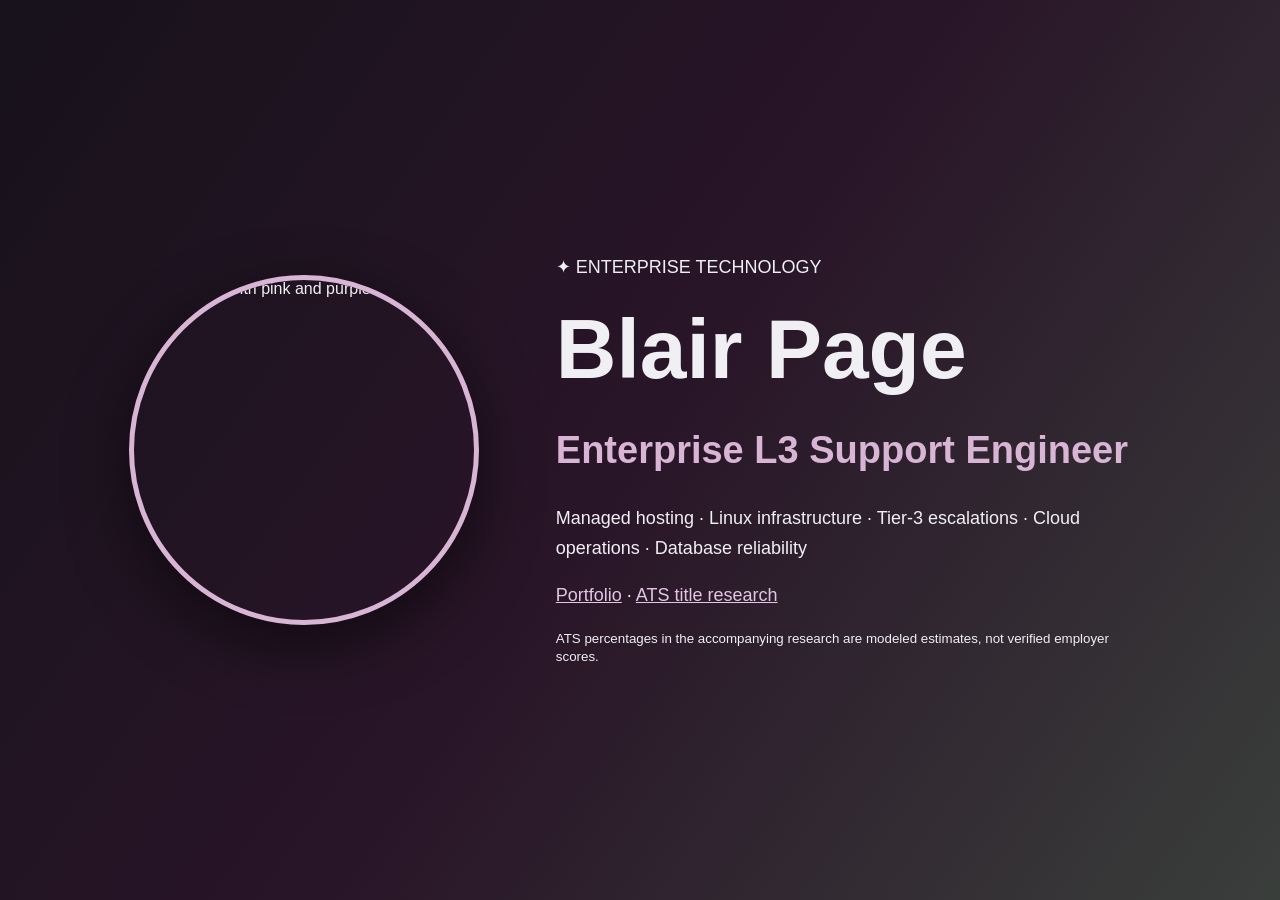
==== 06_Web/index.html @ 80b2b3c1 "Add files via upload" ====
<!doctype html><html lang="en"><meta charset="utf-8"><meta name="viewport" content="width=device-width,initial-scale=1"><title>Blair Page | Enterprise L3 Support Engineering</title><style>:root{--bg:#291528;--ink:#f0eff4;--accent:#d8b4d5}*{box-sizing:border-box}body{margin:0;background:linear-gradient(125deg,#17121b,#291528,#3a3e3b);color:var(--ink);font-family:Arial,Helvetica,sans-serif;min-height:100vh}main{max-width:1150px;margin:auto;min-height:100vh;padding:7vw 5vw;display:flex;gap:6vw;align-items:center}.photo{width:min(36vw,350px);height:min(36vw,350px);flex:none;border:5px solid var(--accent);border-radius:50%;overflow:hidden;box-shadow:0 20px 60px #0008}.photo img{display:block;width:100%;height:100%;object-fit:cover;object-position:center}h1{font-size:clamp(42px,7vw,84px);margin:0}h2{font-size:clamp(22px,3vw,38px);color:var(--accent)}p{line-height:1.65;font-size:18px}a{color:#e4c6e4}@media(max-width:750px){main{flex-direction:column;text-align:center;padding:40px 20px}.photo{width:260px;height:260px}}</style><main><div class="photo"><img src="../01_Identity/Blair_Pink_Purple_Hair_Centered_Circle_1024.png" alt="Blair Page with pink and purple hair"></div><section><p>✦ ENTERPRISE TECHNOLOGY</p><h1>Blair Page</h1><h2>Enterprise L3 Support Engineer</h2><p>Managed hosting · Linux infrastructure · Tier-3 escalations · Cloud operations · Database reliability</p><p><a href="https://blairyfairy.github.io/BlairPage/">Portfolio</a> · <a href="https://blairyfairy.github.io/BlairPage/Blairs_Job_Titles_ATS.html">ATS title research</a></p><small>ATS percentages in the accompanying research are modeled estimates, not verified employer scores.</small></section></main></html>
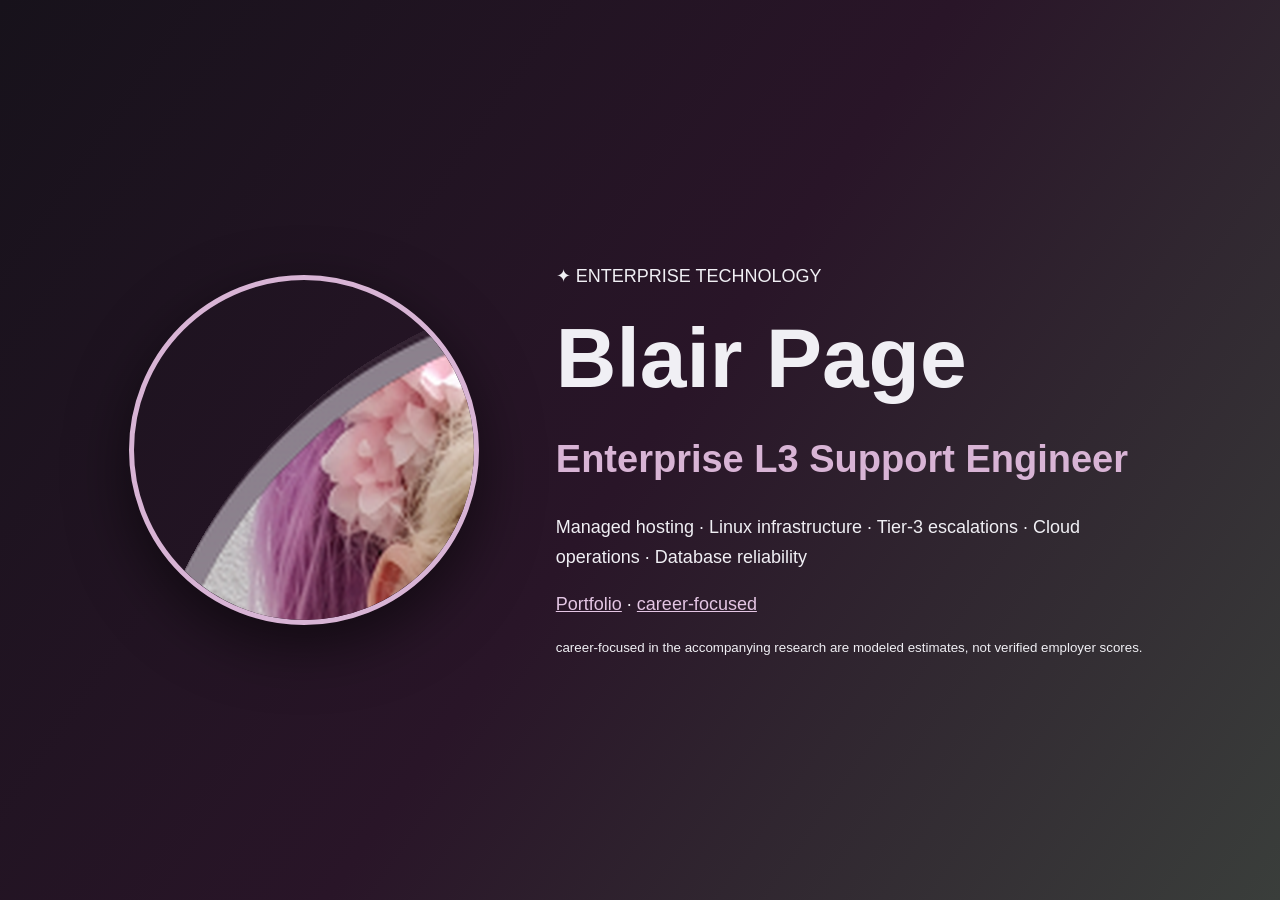
==== commit 48ac9453: "Add files via upload" ====
--- a/06_Web/index.html
+++ b/06_Web/index.html
@@ -1 +1 @@
-<!doctype html><html lang="en"><meta charset="utf-8"><meta name="viewport" content="width=device-width,initial-scale=1"><title>Blair Page | Enterprise L3 Support Engineering</title><style>:root{--bg:#291528;--ink:#f0eff4;--accent:#d8b4d5}*{box-sizing:border-box}body{margin:0;background:linear-gradient(125deg,#17121b,#291528,#3a3e3b);color:var(--ink);font-family:Arial,Helvetica,sans-serif;min-height:100vh}main{max-width:1150px;margin:auto;min-height:100vh;padding:7vw 5vw;display:flex;gap:6vw;align-items:center}.photo{width:min(36vw,350px);height:min(36vw,350px);flex:none;border:5px solid var(--accent);border-radius:50%;overflow:hidden;box-shadow:0 20px 60px #0008}.photo img{display:block;width:100%;height:100%;object-fit:cover;object-position:center}h1{font-size:clamp(42px,7vw,84px);margin:0}h2{font-size:clamp(22px,3vw,38px);color:var(--accent)}p{line-height:1.65;font-size:18px}a{color:#e4c6e4}@media(max-width:750px){main{flex-direction:column;text-align:center;padding:40px 20px}.photo{width:260px;height:260px}}</style><main><div class="photo"><img src="../01_Identity/Blair_Pink_Purple_Hair_Centered_Circle_1024.png" alt="Blair Page with pink and purple hair"></div><section><p>✦ ENTERPRISE TECHNOLOGY</p><h1>Blair Page</h1><h2>Enterprise L3 Support Engineer</h2><p>Managed hosting · Linux infrastructure · Tier-3 escalations · Cloud operations · Database reliability</p><p><a href="https://blairyfairy.github.io/BlairPage/">Portfolio</a> · <a href="https://blairyfairy.github.io/BlairPage/Blairs_Job_Titles_ATS.html">ATS title research</a></p><small>ATS percentages in the accompanying research are modeled estimates, not verified employer scores.</small></section></main></html>+<!doctype html><html lang="en"><meta charset="utf-8"><meta name="viewport" content="width=device-width,initial-scale=1"><title>Blair Page | Enterprise L3 Support Engineering</title><style>:root{--bg:#291528;--ink:#f0eff4;--accent:#d8b4d5}*{box-sizing:border-box}body{margin:0;background:linear-gradient(125deg,#17121b,#291528,#3a3e3b);color:var(--ink);font-family:Arial,Helvetica,sans-serif;min-height:100vh}main{max-width:1150px;margin:auto;min-height:100vh;padding:7vw 5vw;display:flex;gap:6vw;align-items:center}.photo{width:min(36vw,350px);height:min(36vw,350px);flex:none;border:5px solid var(--accent);border-radius:50%;overflow:hidden;box-shadow:0 20px 60px #0008}.photo img{display:block;width:;height:;object-fit:cover;object-position:center}h1{font-size:clamp(42px,7vw,84px);margin:0}h2{font-size:clamp(22px,3vw,38px);color:var(--accent)}p{line-height:1.65;font-size:18px}a{color:#e4c6e4}@media(max-width:750px){main{flex-direction:column;text-align:center;padding:40px 20px}.photo{width:260px;height:260px}}</style><main><div class="photo"><img src="../01_Identity/Blair_Pink_Purple_Hair_Centered_Circle_1024.png" alt="Blair Page with pink and purple hair"></div><section><p>✦ ENTERPRISE TECHNOLOGY</p><h1>Blair Page</h1><h2>Enterprise L3 Support Engineer</h2><p>Managed hosting · Linux infrastructure · Tier-3 escalations · Cloud operations · Database reliability</p><p><a href="https://blairyfairy.github.io/BlairPage/">Portfolio</a> · <a href="https://blairyfairy.github.io/BlairPage/Blairs_Job_Titles_ATS.html">career-focused</a></p><small>career-focused in the accompanying research are modeled estimates, not verified employer scores.</small></section></main></html>
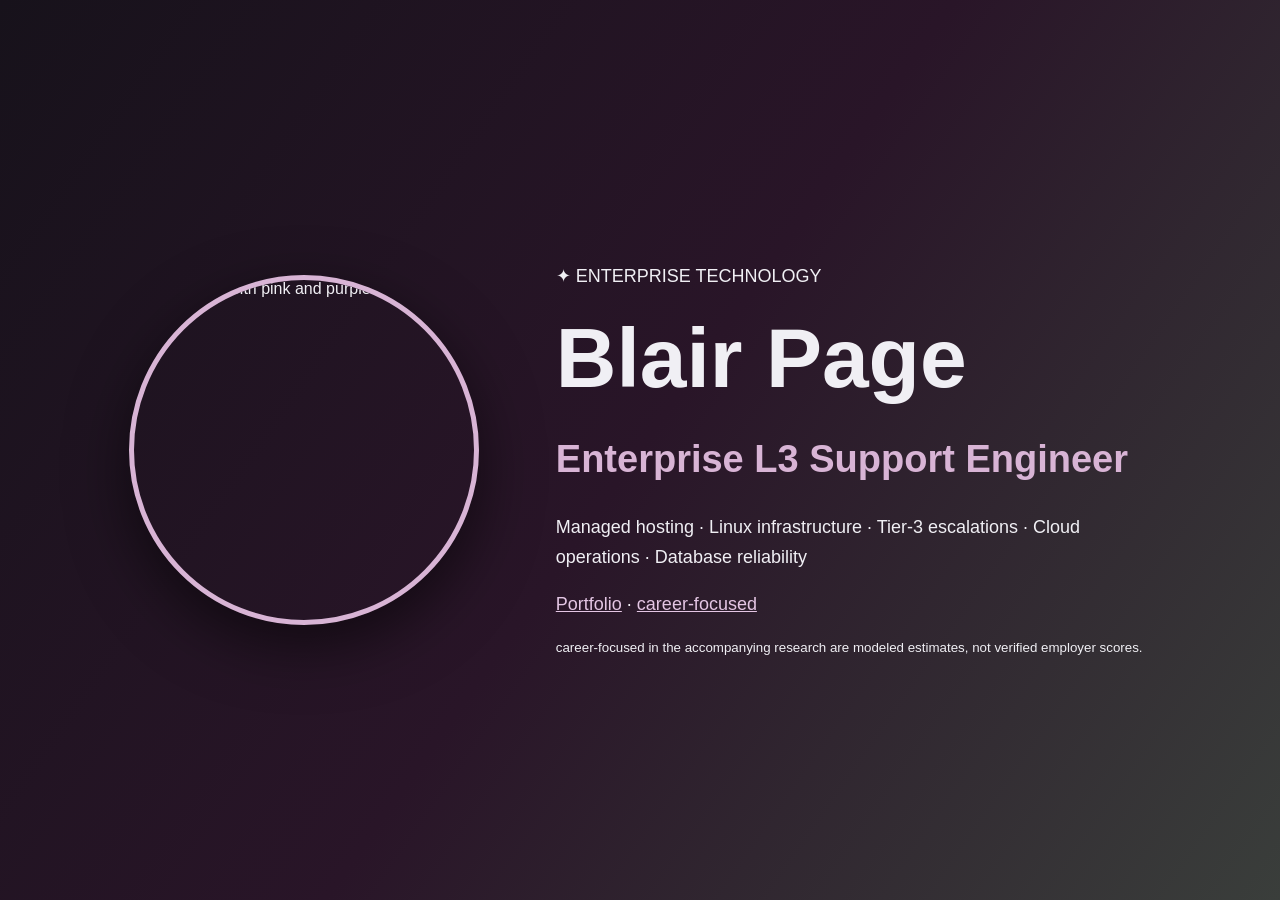
==== commit 415c73ff: "Add files via upload" ====
--- a/06_Web/index.html
+++ b/06_Web/index.html
@@ -1 +1 @@
-<!doctype html><html lang="en"><meta charset="utf-8"><meta name="viewport" content="width=device-width,initial-scale=1"><title>Blair Page | Enterprise L3 Support Engineering</title><style>:root{--bg:#291528;--ink:#f0eff4;--accent:#d8b4d5}*{box-sizing:border-box}body{margin:0;background:linear-gradient(125deg,#17121b,#291528,#3a3e3b);color:var(--ink);font-family:Arial,Helvetica,sans-serif;min-height:100vh}main{max-width:1150px;margin:auto;min-height:100vh;padding:7vw 5vw;display:flex;gap:6vw;align-items:center}.photo{width:min(36vw,350px);height:min(36vw,350px);flex:none;border:5px solid var(--accent);border-radius:50%;overflow:hidden;box-shadow:0 20px 60px #0008}.photo img{display:block;width:;height:;object-fit:cover;object-position:center}h1{font-size:clamp(42px,7vw,84px);margin:0}h2{font-size:clamp(22px,3vw,38px);color:var(--accent)}p{line-height:1.65;font-size:18px}a{color:#e4c6e4}@media(max-width:750px){main{flex-direction:column;text-align:center;padding:40px 20px}.photo{width:260px;height:260px}}</style><main><div class="photo"><img src="../01_Identity/Blair_Pink_Purple_Hair_Centered_Circle_1024.png" alt="Blair Page with pink and purple hair"></div><section><p>✦ ENTERPRISE TECHNOLOGY</p><h1>Blair Page</h1><h2>Enterprise L3 Support Engineer</h2><p>Managed hosting · Linux infrastructure · Tier-3 escalations · Cloud operations · Database reliability</p><p><a href="https://blairyfairy.github.io/BlairPage/">Portfolio</a> · <a href="https://blairyfairy.github.io/BlairPage/Blairs_Job_Titles_ATS.html">career-focused</a></p><small>career-focused in the accompanying research are modeled estimates, not verified employer scores.</small></section></main></html>+<!doctype html><html lang="en"><meta charset="utf-8"><meta name="viewport" content="width=device-width,initial-scale=1"><title>Blair Page | Enterprise L3 Support Engineering</title><style>:root{--bg:#291528;--ink:#f0eff4;--accent:#d8b4d5}*{box-sizing:border-box}body{margin:0;background:linear-gradient(125deg,#17121b,#291528,#3a3e3b);color:var(--ink);font-family:Arial,Helvetica,sans-serif;min-height:100vh}main{max-width:1150px;margin:auto;min-height:100vh;padding:7vw 5vw;display:flex;gap:6vw;align-items:center}.photo{width:min(36vw,350px);height:min(36vw,350px);flex:none;border:5px solid var(--accent);border-radius:50%;overflow:hidden;box-shadow:0 20px 60px #0008}.photo img{display:block;width:100%;height:100%;object-fit:cover;object-position:center center}h1{font-size:clamp(42px,7vw,84px);margin:0}h2{font-size:clamp(22px,3vw,38px);color:var(--accent)}p{line-height:1.65;font-size:18px}a{color:#e4c6e4}@media(max-width:750px){main{flex-direction:column;text-align:center;padding:40px 20px}.photo{width:260px;height:260px}}</style><main><div class="photo"><img src="Blair_Pink_Purple_Hair_Circle_CORRECTED_1024.jpg" alt="Blair Page with pink and purple hair"></div><section><p>✦ ENTERPRISE TECHNOLOGY</p><h1>Blair Page</h1><h2>Enterprise L3 Support Engineer</h2><p>Managed hosting · Linux infrastructure · Tier-3 escalations · Cloud operations · Database reliability</p><p><a href="https://blairyfairy.github.io/BlairPage/">Portfolio</a> · <a href="https://blairyfairy.github.io/BlairPage/Blairs_Job_Titles_ATS.html">career-focused</a></p><small>career-focused in the accompanying research are modeled estimates, not verified employer scores.</small></section></main></html>
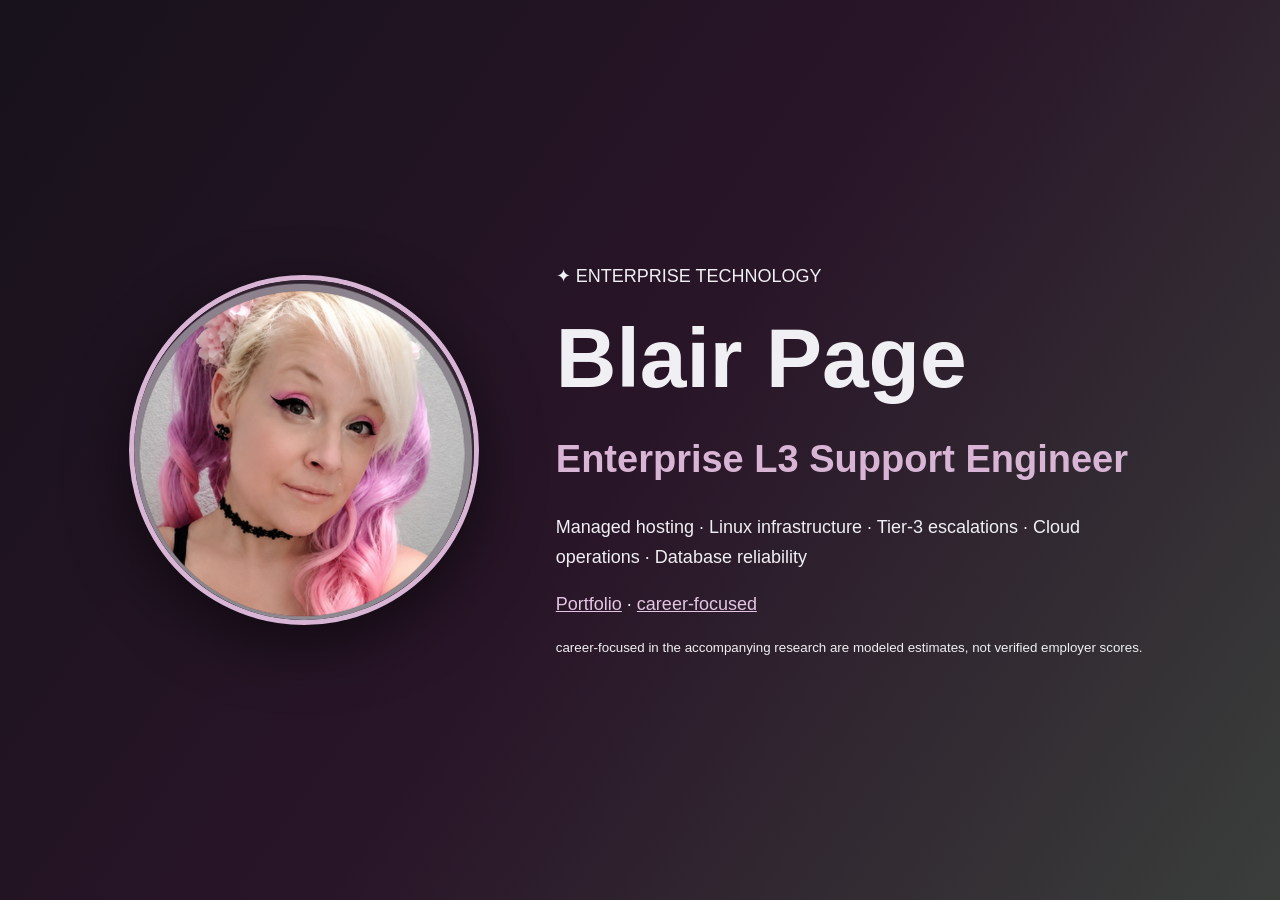
==== commit 6779b9bc: "Add files via upload" ====
--- a/06_Web/index.html
+++ b/06_Web/index.html
@@ -1 +1 @@
-<!doctype html><html lang="en"><meta charset="utf-8"><meta name="viewport" content="width=device-width,initial-scale=1"><title>Blair Page | Enterprise L3 Support Engineering</title><style>:root{--bg:#291528;--ink:#f0eff4;--accent:#d8b4d5}*{box-sizing:border-box}body{margin:0;background:linear-gradient(125deg,#17121b,#291528,#3a3e3b);color:var(--ink);font-family:Arial,Helvetica,sans-serif;min-height:100vh}main{max-width:1150px;margin:auto;min-height:100vh;padding:7vw 5vw;display:flex;gap:6vw;align-items:center}.photo{width:min(36vw,350px);height:min(36vw,350px);flex:none;border:5px solid var(--accent);border-radius:50%;overflow:hidden;box-shadow:0 20px 60px #0008}.photo img{display:block;width:100%;height:100%;object-fit:cover;object-position:center center}h1{font-size:clamp(42px,7vw,84px);margin:0}h2{font-size:clamp(22px,3vw,38px);color:var(--accent)}p{line-height:1.65;font-size:18px}a{color:#e4c6e4}@media(max-width:750px){main{flex-direction:column;text-align:center;padding:40px 20px}.photo{width:260px;height:260px}}</style><main><div class="photo"><img src="Blair_Pink_Purple_Hair_Circle_CORRECTED_1024.jpg" alt="Blair Page with pink and purple hair"></div><section><p>✦ ENTERPRISE TECHNOLOGY</p><h1>Blair Page</h1><h2>Enterprise L3 Support Engineer</h2><p>Managed hosting · Linux infrastructure · Tier-3 escalations · Cloud operations · Database reliability</p><p><a href="https://blairyfairy.github.io/BlairPage/">Portfolio</a> · <a href="https://blairyfairy.github.io/BlairPage/Blairs_Job_Titles_ATS.html">career-focused</a></p><small>career-focused in the accompanying research are modeled estimates, not verified employer scores.</small></section></main></html>+<!doctype html><html lang="en"><meta charset="utf-8"><meta name="viewport" content="width=device-width,initial-scale=1"><title>Blair Page | Enterprise L3 Support Engineering</title><style>:root{--bg:#291528;--ink:#f0eff4;--accent:#d8b4d5}*{box-sizing:border-box}body{margin:0;background:linear-gradient(125deg,#17121b,#291528,#3a3e3b);color:var(--ink);font-family:Arial,Helvetica,sans-serif;min-height:100vh}main{max-width:1150px;margin:auto;min-height:100vh;padding:7vw 5vw;display:flex;gap:6vw;align-items:center}.photo{width:min(36vw,350px);height:min(36vw,350px);flex:none;border:5px solid var(--accent);border-radius:50%;overflow:hidden;box-shadow:0 20px 60px #0008}.photo img{display:block;width:100%;height:100%;object-fit:cover;object-position:center center}h1{font-size:clamp(42px,7vw,84px);margin:0}h2{font-size:clamp(22px,3vw,38px);color:var(--accent)}p{line-height:1.65;font-size:18px}a{color:#e4c6e4}@media(max-width:750px){main{flex-direction:column;text-align:center;padding:40px 20px}.photo{width:260px;height:260px}}</style><main><div class="photo"><img src="Blair_Pink_Purple_Hair_Circle_CORRECTED_1024.jpg" onerror="this.onerror=null;this.src='[data-uri]